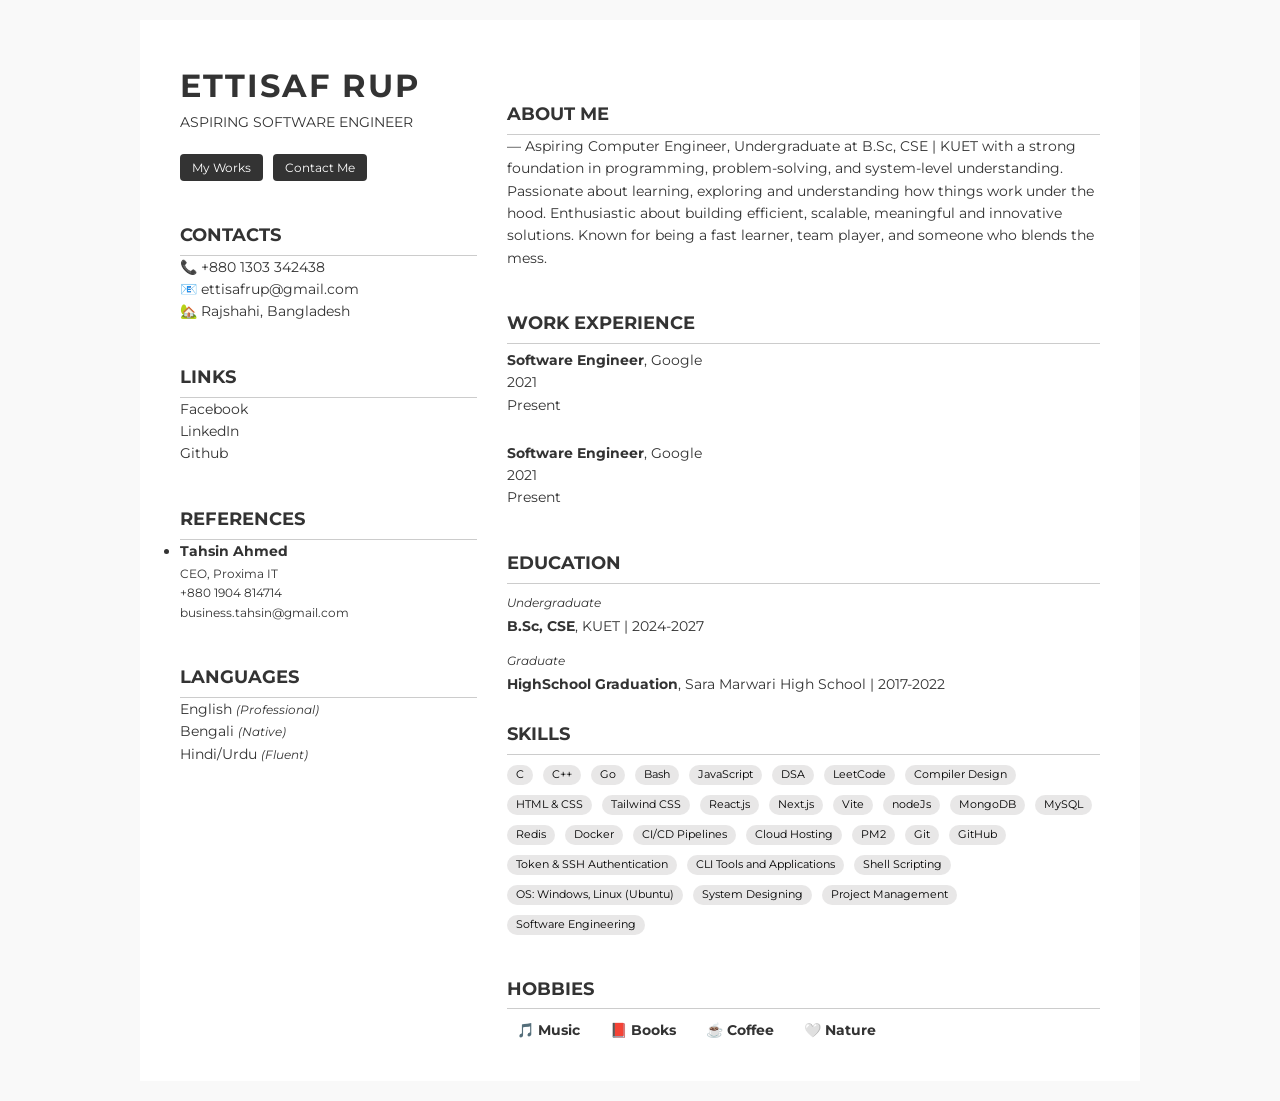
==== index.html @ e3be33ce "view" ====
<!DOCTYPE html>
<html lang="en">
  <head>
    <meta charset="UTF-8" />
    <meta name="viewport" content="width=device-width, initial-scale=1.0" />
    <title>Ettisaf Rup</title>

    <meta
      name="description"
      content="Ettisaf Rup - Aspiring Software Engineer based in Rajshahi, Bangladesh. View my works, skills, and contact information."
    />
    <meta
      name="keywords"
      content="Ettisaf Rup, software engineer, portfolio, developer, Rajshahi, Bangladesh, web developer, programming, skills, contact"
    />
    <meta name="author" content="Ettisaf Rup" />
    <!-- Open Graph / Facebook -->
    <meta
      property="og:title"
      content="Ettisaf Rup | Aspiring Software Engineer"
    />
    <meta
      property="og:description"
      content="Portfolio of Ettisaf Rup, showcasing skills, experience, and projects."
    />
    <meta property="og:type" content="website" />
    <meta property="og:url" content="https://yourdomain.com" />
    <meta property="og:image" content="https://yourdomain.com/og-image.jpg" />
    <!-- Twitter -->
    <meta name="twitter:card" content="summary_large_image" />
    <meta
      name="twitter:title"
      content="Ettisaf Rup | Aspiring Software Engineer"
    />
    <meta
      name="twitter:description"
      content="Portfolio of Ettisaf Rup, showcasing skills, experience, and projects."
    />
    <meta name="twitter:image" content="https://yourdomain.com/og-image.jpg" />
    <link
      href="https://fonts.googleapis.com/css2?family=Montserrat:wght@300;400;700&display=swap"
      rel="stylesheet"
    />
    <link
      rel="icon"
      type="image/svg+xml"
      href="data:image/svg+xml;utf8,
    %3Csvg xmlns='http://www.w3.org/2000/svg' width='64' height='64' viewBox='0 0 64 64'%3E
      %3Ccircle cx='32' cy='32' r='30' fill='black' /%3E
      %3Ctext x='32' y='38' text-anchor='middle' font-family='Montserrat, sans-serif' font-size='28' fill='white' font-weight='700'%3EER%3C/text%3E
    %3C/svg%3E"
    />
    <style>
      * {
        box-sizing: border-box;
        margin: 0;
        padding: 0;
      }
      body {
        font-family: "Montserrat", sans-serif;
        line-height: 1.6;
        color: #333;
        background-color: #f9f9f9;
        padding: 20px;
      }
      .container {
        max-width: 1000px;
        margin: 0 auto;
        background: #fff;
        padding: 40px;
        display: grid;
        grid-template-columns: 1fr 2fr;
        gap: 30px;
      }
      .left,
      .right {
        display: flex;
        flex-direction: column;
      }
      h1 {
        font-size: 32px;
        letter-spacing: 2px;
      }
      h2 {
        margin-top: 20px;
        font-size: 18px;
        border-bottom: 1px solid #ccc;
        padding-bottom: 5px;
      }
      p,
      a,
      li {
        font-size: 14px;
      }
      a {
        color: #333;
        text-decoration: none;
      }
      .section {
        margin-top: 20px;
      }
      .skills {
        display: flex;
        flex-wrap: wrap;
        gap: 10px;
        margin-top: 10px;
      }
      .skills-card {
        background: #cdcccc76;
        font-weight: 400;
        font-size: 0.7rem;
        padding: 1px 9px;
        color: black;
        border-radius: 20px;
      }

      .hobbies {
        display: flex;
        gap: 10px;
        margin-top: 10px;
        flex-wrap: wrap;
      }
      .hobbies div {
        text-align: center;
        font-size: 12px;
        min-width: 60px;
      }
      .language-list,
      .link-list,
      .reference-list {
        list-style: none;
      }
      .buttons {
        display: flex;
        gap: 10px;
        align-items: center;
        margin-top: 20px;
        flex-wrap: wrap;
      }
      .buttons a {
        padding: 4px 12px;
        background-color: #333;
        color: white;
        border-radius: 4px;
        text-decoration: none;
        font-size: 12px;
        transition: background 0.3s;
        white-space: nowrap;
      }
      .buttons a:hover {
        background-color: #555;
      }

      @media (max-width: 768px) {
        .container {
          grid-template-columns: 1fr;
          padding: 20px;
        }
        .left,
        .right {
          width: 100%;
        }
        h1 {
          font-size: 28px;
        }
        h2 {
          font-size: 16px;
        }
        p,
        a,
        li {
          font-size: 13px;
        }
        .buttons {
          justify-content: center;
        }
      }

      @media (max-width: 480px) {
        body {
          padding: 10px;
        }
        .container {
          padding: 15px;
        }
        h1 {
          font-size: 24px;
        }
        h2 {
          font-size: 14px;
        }
        p,
        a,
        li {
          font-size: 12px;
        }
        .hobbies div {
          min-width: 45px;
          font-size: 11px;
        }
        .buttons a {
          padding: 8px 15px;
          font-size: 12px;
        }
      }
    </style>
  </head>
  <body>
    <div class="container">
      <div class="left">
        <h1>ETTISAF RUP</h1>
        <p>ASPIRING SOFTWARE ENGINEER</p>

        <div class="buttons">
          <a href="works.html">My Works</a>
          <a href="contact.html">Contact Me</a>
        </div>
        <div class="section">
          <h2>CONTACTS</h2>
          <p>📞 <span id="mobile">+880 1303 342438</span></p>
          <p>📧 <span id="email">ettisafrup@gmail.com</span></p>
          <p>🏡 <span id="address">Rajshahi, Bangladesh</span></p>
        </div>
        <div class="section">
          <h2>LINKS</h2>
          <ul class="link-list">
            <li>
              <a target="_blank" href="https://facebook.com/ettisafxrup"
                >Facebook</a
              >
            </li>
            <li>
              <a target="_blank" href="https://linkedin.com/in/ettisafxrup"
                >LinkedIn</a
              >
            </li>
            <li>
              <a target="_blank" href="https://gituhb.com/ettisafxrup"
                >Github</a
              >
            </li>
          </ul>
        </div>
        <div class="section">
          <h2>REFERENCES</h2>
          <ul id="reference-list"></ul>
        </div>
        <div class="section">
          <h2>LANGUAGES</h2>
          <ul class="language-list">
            <li>
              English <small><i>(Professional)</i></small>
            </li>
            <li>
              Bengali <small><i>(Native)</i></small>
            </li>
            <li>
              Hindi/Urdu <small><i>(Fluent)</i></small>
            </li>
          </ul>
        </div>
      </div>
      <div class="right">
        <div class="section">
          <h2>ABOUT ME</h2>
          <p id="about">
            Lorem ipsum dolor sit amet, consectetur adipiscing elit...
          </p>
        </div>
        <div class="section">
          <h2>WORK EXPERIENCE</h2>
          <p style="margin-top: 5px"></p>
          <div id="work-experience"></div>
          <p style="margin-top: -25px"></p>
        </div>
        <div class="section">
          <h2>EDUCATION</h2>
          <p style="margin-top: 5px"></p>
          <div id="education"></div>
          <p style="margin-top: -25px"></p>
        </div>
        <div class="section">
          <h2>SKILLS</h2>
          <div class="skills"></div>
        </div>
        <div class="section">
          <h2>HOBBIES</h2>
          <p style="margin-top: -20px"></p>
          <div class="hobbies"></div>
        </div>
      </div>
    </div>

    <script type="module" src="./js/index.js"></script>
    <script type="application/ld+json">
      {
        "@context": "https://schema.org",
        "@type": "Person",
        "name": "Ettisaf Rup",
        "jobTitle": "Aspiring Software Engineer",
        "url": "https://yourdomain.com",
        "sameAs": [
          "https://facebook.com/ettisafxrup",
          "https://linkedin.com/in/ettisafxrup",
          "https://github.com/ettisafxrup"
        ],
        "address": {
          "@type": "PostalAddress",
          "addressLocality": "Rajshahi",
          "addressCountry": "Bangladesh"
        },
        "email": "mailto:ettisafrup@gmail.com",
        "telephone": "+8801303342438"
      }
    </script>
  </body>
</html>
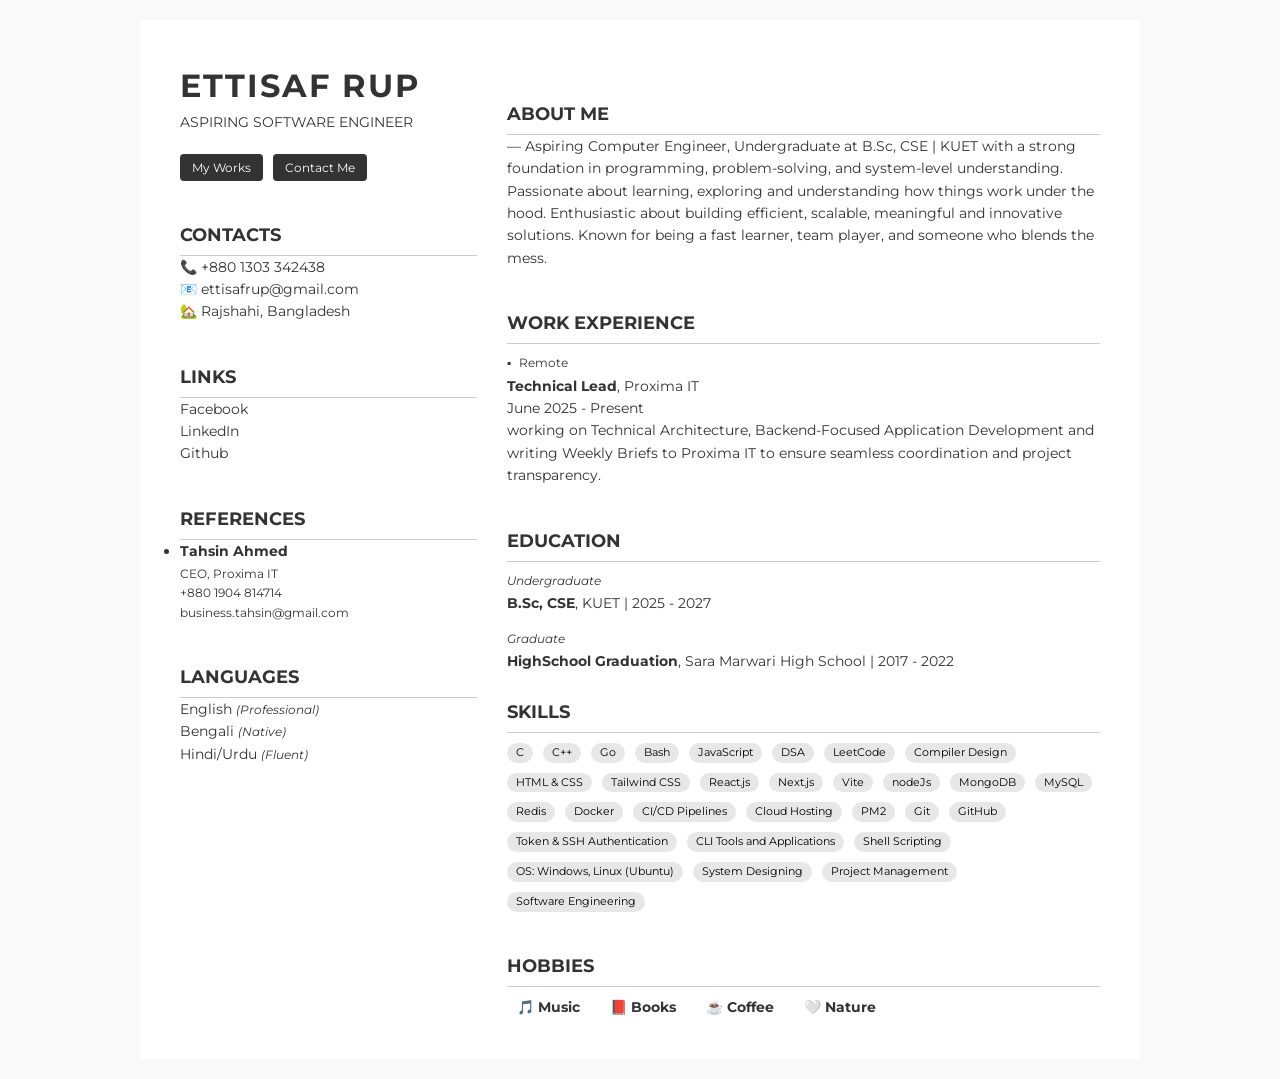
==== commit 286e15cd: "fixing meta tag details" ====
--- a/index.html
+++ b/index.html
@@ -24,8 +24,11 @@
       content="Portfolio of Ettisaf Rup, showcasing skills, experience, and projects."
     />
     <meta property="og:type" content="website" />
-    <meta property="og:url" content="https://yourdomain.com" />
-    <meta property="og:image" content="https://yourdomain.com/og-image.jpg" />
+    <meta property="og:url" content="https://ettisafxrup.github.io/" />
+    <meta
+      property="og:image"
+      content="https://avatars.githubusercontent.com/u/107711625?v=4"
+    />
     <!-- Twitter -->
     <meta name="twitter:card" content="summary_large_image" />
     <meta
@@ -36,7 +39,10 @@
       name="twitter:description"
       content="Portfolio of Ettisaf Rup, showcasing skills, experience, and projects."
     />
-    <meta name="twitter:image" content="https://yourdomain.com/og-image.jpg" />
+    <meta
+      name="twitter:image"
+      content="https://avatars.githubusercontent.com/u/107711625?v=4"
+    />
     <link
       href="https://fonts.googleapis.com/css2?family=Montserrat:wght@300;400;700&display=swap"
       rel="stylesheet"
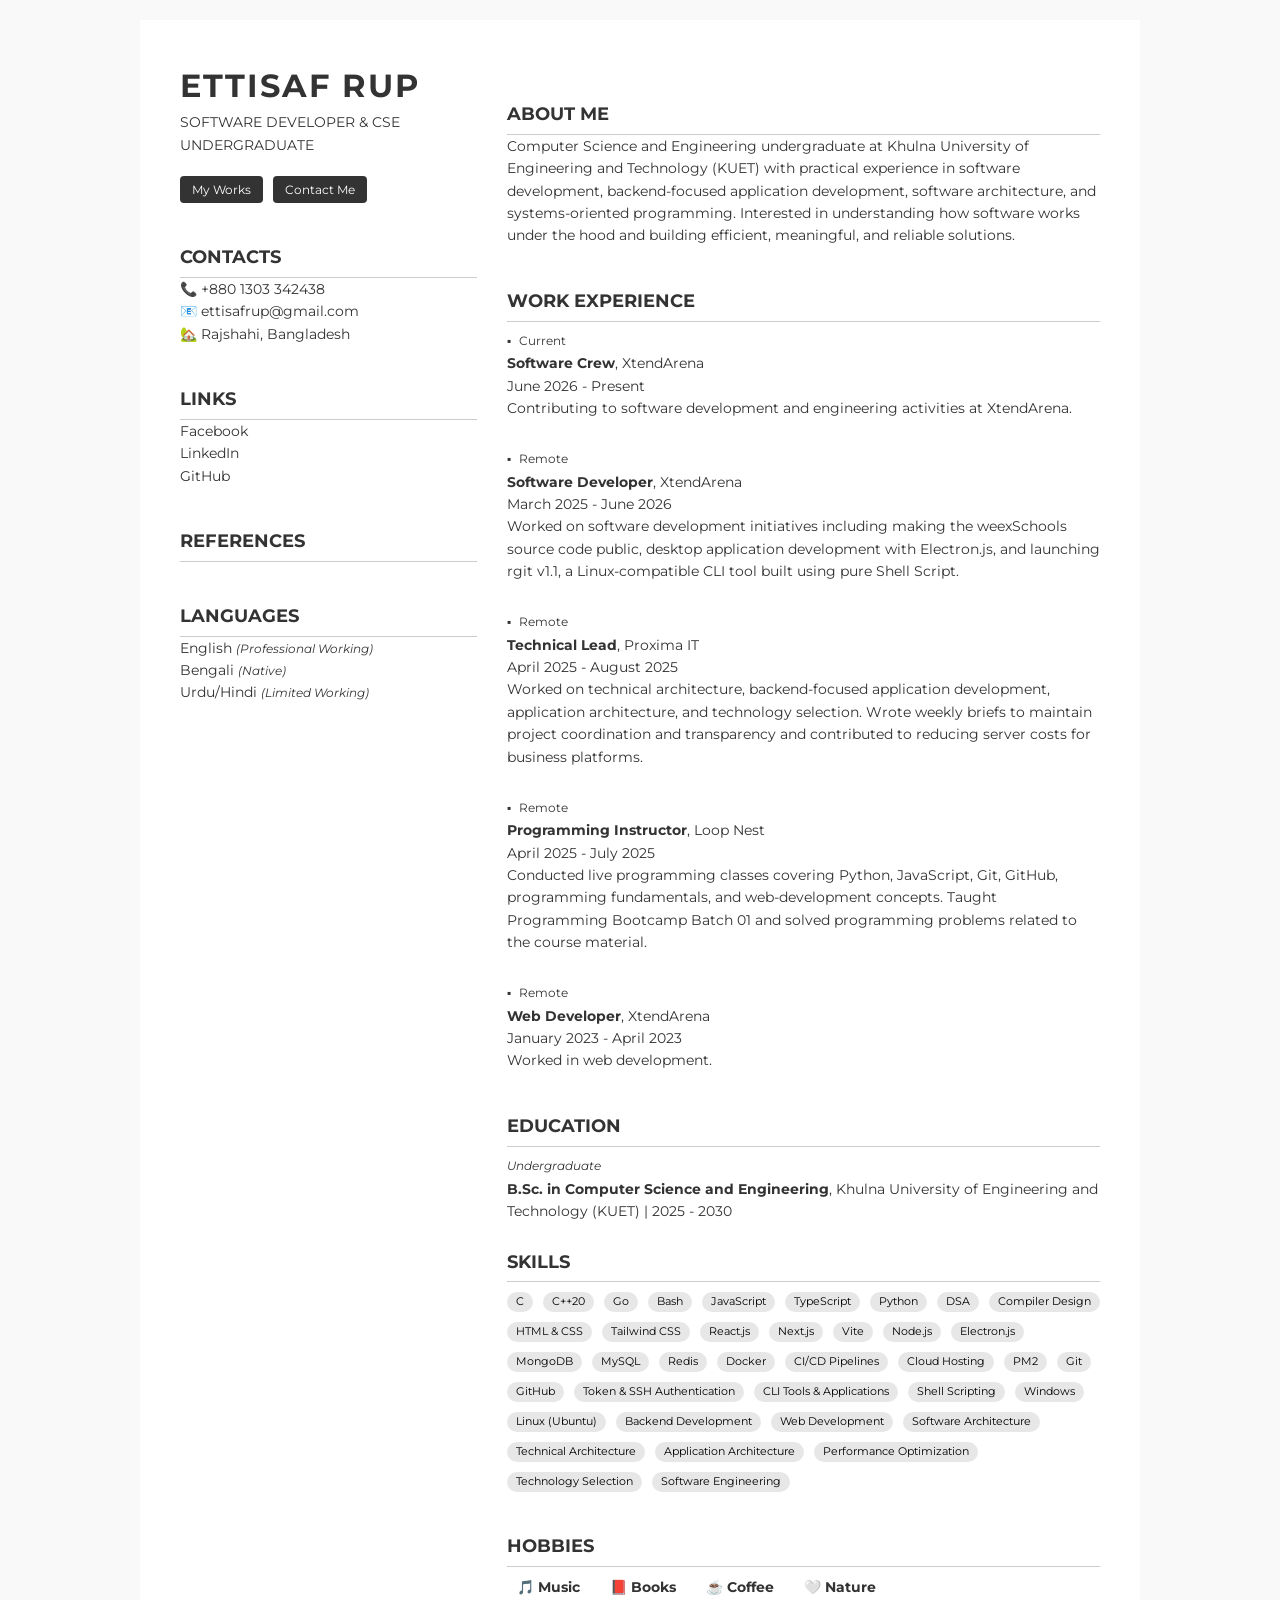
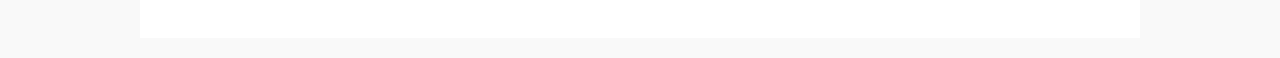
==== commit 0bde2f8d: "updated portfolio" ====
--- a/index.html
+++ b/index.html
@@ -1,67 +1,116 @@
-<!DOCTYPE html>
+<!doctype html>
 <html lang="en">
   <head>
     <meta charset="UTF-8" />
+
     <meta name="viewport" content="width=device-width, initial-scale=1.0" />
-    <title>Ettisaf Rup</title>
+
+    <title>Ettisaf Rup | Software Developer & CSE Undergraduate</title>
 
     <meta
       name="description"
-      content="Ettisaf Rup - Aspiring Software Engineer based in Rajshahi, Bangladesh. View my works, skills, and contact information."
-    />
+      content="Ettisaf Rup is a Computer Science and Engineering undergraduate at KUET and an early-career software developer interested in systems, software architecture, backend development, and modern software engineering."
+    />
+
     <meta
       name="keywords"
-      content="Ettisaf Rup, software engineer, portfolio, developer, Rajshahi, Bangladesh, web developer, programming, skills, contact"
-    />
+      content="Ettisaf Rup, software developer, software engineer, CSE, KUET, computer science, backend development, systems programming, C++, TypeScript, JavaScript, Electron.js, software architecture, Rajshahi, Bangladesh"
+    />
+
     <meta name="author" content="Ettisaf Rup" />
-    <!-- Open Graph / Facebook -->
-    <meta
-      property="og:title"
-      content="Ettisaf Rup | Aspiring Software Engineer"
-    />
-    <meta
-      property="og:description"
-      content="Portfolio of Ettisaf Rup, showcasing skills, experience, and projects."
-    />
-    <meta property="og:type" content="website" />
-    <meta property="og:url" content="https://ettisafxrup.github.io/" />
-    <meta
-      property="og:image"
-      content="https://avatars.githubusercontent.com/u/107711625?v=4"
-    />
-    <!-- Twitter -->
-    <meta name="twitter:card" content="summary_large_image" />
-    <meta
-      name="twitter:title"
-      content="Ettisaf Rup | Aspiring Software Engineer"
-    />
-    <meta
-      name="twitter:description"
-      content="Portfolio of Ettisaf Rup, showcasing skills, experience, and projects."
-    />
-    <meta
-      name="twitter:image"
-      content="https://avatars.githubusercontent.com/u/107711625?v=4"
-    />
+    <meta name="robots" content="index, follow" />
+    <meta name="googlebot" content="index, follow" />
+
+    <!-- Canonical URL -->
+    <link rel="canonical" href="https://ettisafxrup.github.io/" />
+
+    <!-- Performance: Google Fonts -->
+    <link rel="preconnect" href="https://fonts.googleapis.com" />
+    <link rel="preconnect" href="https://fonts.gstatic.com" crossorigin />
+
     <link
       href="https://fonts.googleapis.com/css2?family=Montserrat:wght@300;400;700&display=swap"
       rel="stylesheet"
     />
+
+    <!-- Open Graph / Facebook / LinkedIn -->
+    <meta property="og:type" content="website" />
+    <meta
+      property="og:title"
+      content="Ettisaf Rup | Software Developer & CSE Undergraduate"
+    />
+    <meta
+      property="og:description"
+      content="Portfolio of Ettisaf Rup, a Computer Science and Engineering undergraduate at KUET working across software development, systems, backend development, and software architecture."
+    />
+    <meta property="og:url" content="https://ettisafxrup.github.io/" />
+    <meta
+      property="og:image"
+      content="https://avatars.githubusercontent.com/u/107711625?v=4"
+    />
+    <meta property="og:image:alt" content="Ettisaf Rup" />
+    <meta property="og:site_name" content="Ettisaf Rup" />
+    <meta property="og:locale" content="en_US" />
+
+    <!-- Twitter / X -->
+    <meta name="twitter:card" content="summary_large_image" />
+    <meta
+      name="twitter:title"
+      content="Ettisaf Rup | Software Developer & CSE Undergraduate"
+    />
+    <meta
+      name="twitter:description"
+      content="Portfolio of Ettisaf Rup, a KUET Computer Science and Engineering undergraduate and software developer."
+    />
+    <meta
+      name="twitter:image"
+      content="https://avatars.githubusercontent.com/u/107711625?v=4"
+    />
+    <meta name="twitter:image:alt" content="Ettisaf Rup" />
+
+    <!-- Favicon -->
     <link
       rel="icon"
       type="image/svg+xml"
-      href="data:image/svg+xml;utf8,
-    %3Csvg xmlns='http://www.w3.org/2000/svg' width='64' height='64' viewBox='0 0 64 64'%3E
-      %3Ccircle cx='32' cy='32' r='30' fill='black' /%3E
-      %3Ctext x='32' y='38' text-anchor='middle' font-family='Montserrat, sans-serif' font-size='28' fill='white' font-weight='700'%3EER%3C/text%3E
-    %3C/svg%3E"
-    />
+      href="data:image/svg+xml;utf8,%3Csvg xmlns='http://www.w3.org/2000/svg' width='64' height='64' viewBox='0 0 64 64'%3E%3Ccircle cx='32' cy='32' r='30' fill='black'/%3E%3Ctext x='32' y='38' text-anchor='middle' font-family='Montserrat, sans-serif' font-size='28' fill='white' font-weight='700'%3EER%3C/text%3E%3C/svg%3E"
+    />
+
+    <!-- Structured Data -->
+    <script type="application/ld+json">
+      {
+        "@context": "https://schema.org",
+        "@type": "Person",
+        "name": "Ettisaf Rup",
+        "url": "https://ettisafxrup.github.io/",
+        "jobTitle": "Software Developer",
+        "description": "Computer Science and Engineering undergraduate at Khulna University of Engineering and Technology with experience in software development, backend development, software architecture, and systems-oriented programming.",
+        "email": "mailto:ettisafrup@gmail.com",
+        "telephone": "+8801303342438",
+        "address": {
+          "@type": "PostalAddress",
+          "addressLocality": "Rajshahi",
+          "addressCountry": "BD"
+        },
+        "alumniOf": {
+          "@type": "CollegeOrUniversity",
+          "name": "Khulna University of Engineering and Technology",
+          "sameAs": "https://www.kuet.ac.bd/"
+        },
+        "sameAs": [
+          "https://www.linkedin.com/in/ettisafxrup/",
+          "https://github.com/ettisafxrup",
+          "https://facebook.com/ettisafxrup"
+        ]
+      }
+    </script>
+
     <style>
       * {
         box-sizing: border-box;
         margin: 0;
         padding: 0;
       }
+
       body {
         font-family: "Montserrat", sans-serif;
         line-height: 1.6;
@@ -69,6 +118,7 @@
         background-color: #f9f9f9;
         padding: 20px;
       }
+
       .container {
         max-width: 1000px;
         margin: 0 auto;
@@ -78,39 +128,47 @@
         grid-template-columns: 1fr 2fr;
         gap: 30px;
       }
+
       .left,
       .right {
         display: flex;
         flex-direction: column;
       }
+
       h1 {
         font-size: 32px;
         letter-spacing: 2px;
       }
+
       h2 {
         margin-top: 20px;
         font-size: 18px;
         border-bottom: 1px solid #ccc;
         padding-bottom: 5px;
       }
+
       p,
       a,
       li {
         font-size: 14px;
       }
+
       a {
         color: #333;
         text-decoration: none;
       }
+
       .section {
         margin-top: 20px;
       }
+
       .skills {
         display: flex;
         flex-wrap: wrap;
         gap: 10px;
         margin-top: 10px;
       }
+
       .skills-card {
         background: #cdcccc76;
         font-weight: 400;
@@ -126,16 +184,19 @@
         margin-top: 10px;
         flex-wrap: wrap;
       }
+
       .hobbies div {
         text-align: center;
         font-size: 12px;
         min-width: 60px;
       }
+
       .language-list,
       .link-list,
       .reference-list {
         list-style: none;
       }
+
       .buttons {
         display: flex;
         gap: 10px;
@@ -143,6 +204,7 @@
         margin-top: 20px;
         flex-wrap: wrap;
       }
+
       .buttons a {
         padding: 4px 12px;
         background-color: #333;
@@ -153,6 +215,7 @@
         transition: background 0.3s;
         white-space: nowrap;
       }
+
       .buttons a:hover {
         background-color: #555;
       }
@@ -162,21 +225,26 @@
           grid-template-columns: 1fr;
           padding: 20px;
         }
+
         .left,
         .right {
           width: 100%;
         }
+
         h1 {
           font-size: 28px;
         }
+
         h2 {
           font-size: 16px;
         }
+
         p,
         a,
         li {
           font-size: 13px;
         }
+
         .buttons {
           justify-content: center;
         }
@@ -186,24 +254,30 @@
         body {
           padding: 10px;
         }
+
         .container {
           padding: 15px;
         }
+
         h1 {
           font-size: 24px;
         }
+
         h2 {
           font-size: 14px;
         }
+
         p,
         a,
         li {
           font-size: 12px;
         }
+
         .hobbies div {
           min-width: 45px;
           font-size: 11px;
         }
+
         .buttons a {
           padding: 8px 15px;
           font-size: 12px;
@@ -211,113 +285,144 @@
       }
     </style>
   </head>
+
   <body>
-    <div class="container">
+    <main class="container">
       <div class="left">
-        <h1>ETTISAF RUP</h1>
-        <p>ASPIRING SOFTWARE ENGINEER</p>
-
-        <div class="buttons">
-          <a href="works.html">My Works</a>
-          <a href="contact.html">Contact Me</a>
-        </div>
-        <div class="section">
-          <h2>CONTACTS</h2>
-          <p>📞 <span id="mobile">+880 1303 342438</span></p>
-          <p>📧 <span id="email">ettisafrup@gmail.com</span></p>
-          <p>🏡 <span id="address">Rajshahi, Bangladesh</span></p>
-        </div>
-        <div class="section">
-          <h2>LINKS</h2>
+        <header>
+          <h1>ETTISAF RUP</h1>
+          <p>SOFTWARE DEVELOPER &amp; CSE UNDERGRADUATE</p>
+
+          <nav class="buttons" aria-label="Primary navigation">
+            <a href="works.html">My Works</a>
+            <a href="contact.html">Contact Me</a>
+          </nav>
+        </header>
+
+        <section class="section" aria-labelledby="contacts-heading">
+          <h2 id="contacts-heading">CONTACTS</h2>
+
+          <p>
+            📞
+            <span id="mobile"> +880 1303 342438 </span>
+          </p>
+
+          <p>
+            📧
+            <span id="email"> ettisafrup@gmail.com </span>
+          </p>
+
+          <p>
+            🏡
+            <span id="address"> Rajshahi, Bangladesh </span>
+          </p>
+        </section>
+
+        <section class="section" aria-labelledby="links-heading">
+          <h2 id="links-heading">LINKS</h2>
+
           <ul class="link-list">
             <li>
-              <a target="_blank" href="https://facebook.com/ettisafxrup"
-                >Facebook</a
+              <a
+                target="_blank"
+                rel="noopener noreferrer"
+                href="https://facebook.com/ettisafxrup"
               >
-            </li>
-            <li>
-              <a target="_blank" href="https://linkedin.com/in/ettisafxrup"
-                >LinkedIn</a
+                Facebook
+              </a>
+            </li>
+
+            <li>
+              <a
+                target="_blank"
+                rel="noopener noreferrer"
+                href="https://linkedin.com/in/ettisafxrup"
               >
-            </li>
-            <li>
-              <a target="_blank" href="https://gituhb.com/ettisafxrup"
-                >Github</a
+                LinkedIn
+              </a>
+            </li>
+
+            <li>
+              <a
+                target="_blank"
+                rel="noopener noreferrer"
+                href="https://github.com/ettisafxrup"
               >
+                GitHub
+              </a>
             </li>
           </ul>
-        </div>
-        <div class="section">
-          <h2>REFERENCES</h2>
-          <ul id="reference-list"></ul>
-        </div>
-        <div class="section">
-          <h2>LANGUAGES</h2>
+        </section>
+
+        <section class="section" aria-labelledby="references-heading">
+          <h2 id="references-heading">REFERENCES</h2>
+          <ul id="reference-list" class="reference-list"></ul>
+        </section>
+
+        <section class="section" aria-labelledby="languages-heading">
+          <h2 id="languages-heading">LANGUAGES</h2>
+
           <ul class="language-list">
             <li>
-              English <small><i>(Professional)</i></small>
-            </li>
+              English <small><i>(Professional Working)</i></small>
+            </li>
+
             <li>
               Bengali <small><i>(Native)</i></small>
             </li>
-            <li>
-              Hindi/Urdu <small><i>(Fluent)</i></small>
+
+            <li>
+              Urdu/Hindi <small><i>(Limited Working)</i></small>
             </li>
           </ul>
-        </div>
+        </section>
       </div>
+
       <div class="right">
-        <div class="section">
-          <h2>ABOUT ME</h2>
+        <section class="section" aria-labelledby="about-heading">
+          <h2 id="about-heading">ABOUT ME</h2>
+
           <p id="about">
-            Lorem ipsum dolor sit amet, consectetur adipiscing elit...
+            Computer Science and Engineering undergraduate at Khulna University
+            of Engineering and Technology with practical experience in software
+            development, backend-oriented application development, software
+            architecture, and systems-oriented programming. Interested in
+            building efficient software and understanding the engineering
+            principles behind reliable applications and systems.
           </p>
-        </div>
-        <div class="section">
-          <h2>WORK EXPERIENCE</h2>
+        </section>
+
+        <section class="section" aria-labelledby="experience-heading">
+          <h2 id="experience-heading">WORK EXPERIENCE</h2>
+
           <p style="margin-top: 5px"></p>
           <div id="work-experience"></div>
           <p style="margin-top: -25px"></p>
-        </div>
-        <div class="section">
-          <h2>EDUCATION</h2>
+        </section>
+
+        <section class="section" aria-labelledby="education-heading">
+          <h2 id="education-heading">EDUCATION</h2>
+
           <p style="margin-top: 5px"></p>
           <div id="education"></div>
           <p style="margin-top: -25px"></p>
-        </div>
-        <div class="section">
-          <h2>SKILLS</h2>
+        </section>
+
+        <section class="section" aria-labelledby="skills-heading">
+          <h2 id="skills-heading">SKILLS</h2>
           <div class="skills"></div>
-        </div>
-        <div class="section">
-          <h2>HOBBIES</h2>
+        </section>
+
+        <section class="section" aria-labelledby="hobbies-heading">
+          <h2 id="hobbies-heading">HOBBIES</h2>
+
           <p style="margin-top: -20px"></p>
           <div class="hobbies"></div>
-        </div>
+        </section>
       </div>
-    </div>
-
+    </main>
+
+    <!-- Main application data/content -->
     <script type="module" src="./js/index.js"></script>
-    <script type="application/ld+json">
-      {
-        "@context": "https://schema.org",
-        "@type": "Person",
-        "name": "Ettisaf Rup",
-        "jobTitle": "Aspiring Software Engineer",
-        "url": "https://yourdomain.com",
-        "sameAs": [
-          "https://facebook.com/ettisafxrup",
-          "https://linkedin.com/in/ettisafxrup",
-          "https://github.com/ettisafxrup"
-        ],
-        "address": {
-          "@type": "PostalAddress",
-          "addressLocality": "Rajshahi",
-          "addressCountry": "Bangladesh"
-        },
-        "email": "mailto:ettisafrup@gmail.com",
-        "telephone": "+8801303342438"
-      }
-    </script>
   </body>
 </html>
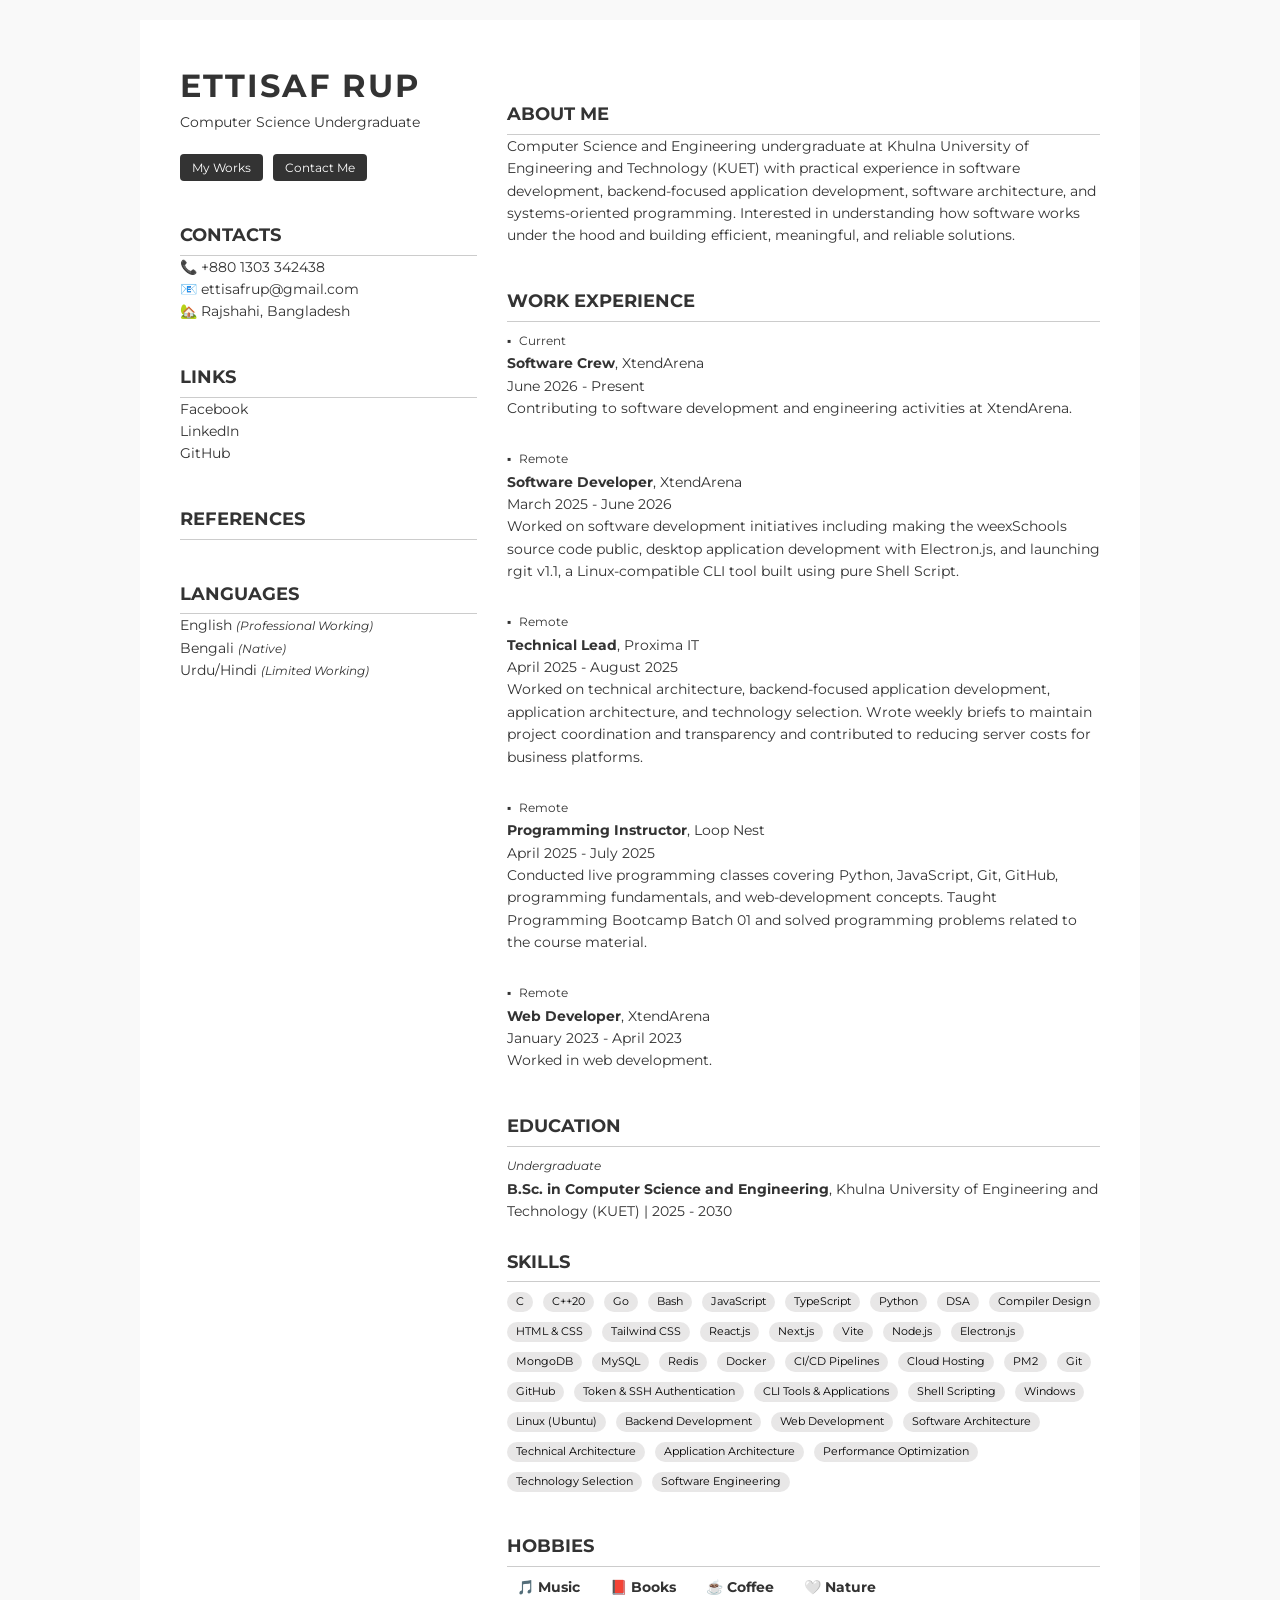
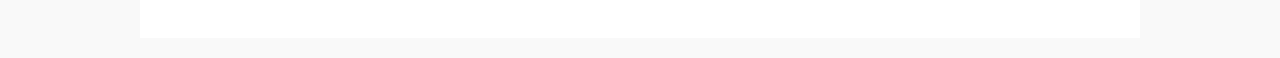
==== commit 9ea3c1ba: "updated index.html | edited subtitle" ====
--- a/index.html
+++ b/index.html
@@ -291,7 +291,7 @@
       <div class="left">
         <header>
           <h1>ETTISAF RUP</h1>
-          <p>SOFTWARE DEVELOPER &amp; CSE UNDERGRADUATE</p>
+          <p>Computer Science Undergraduate</p>
 
           <nav class="buttons" aria-label="Primary navigation">
             <a href="works.html">My Works</a>
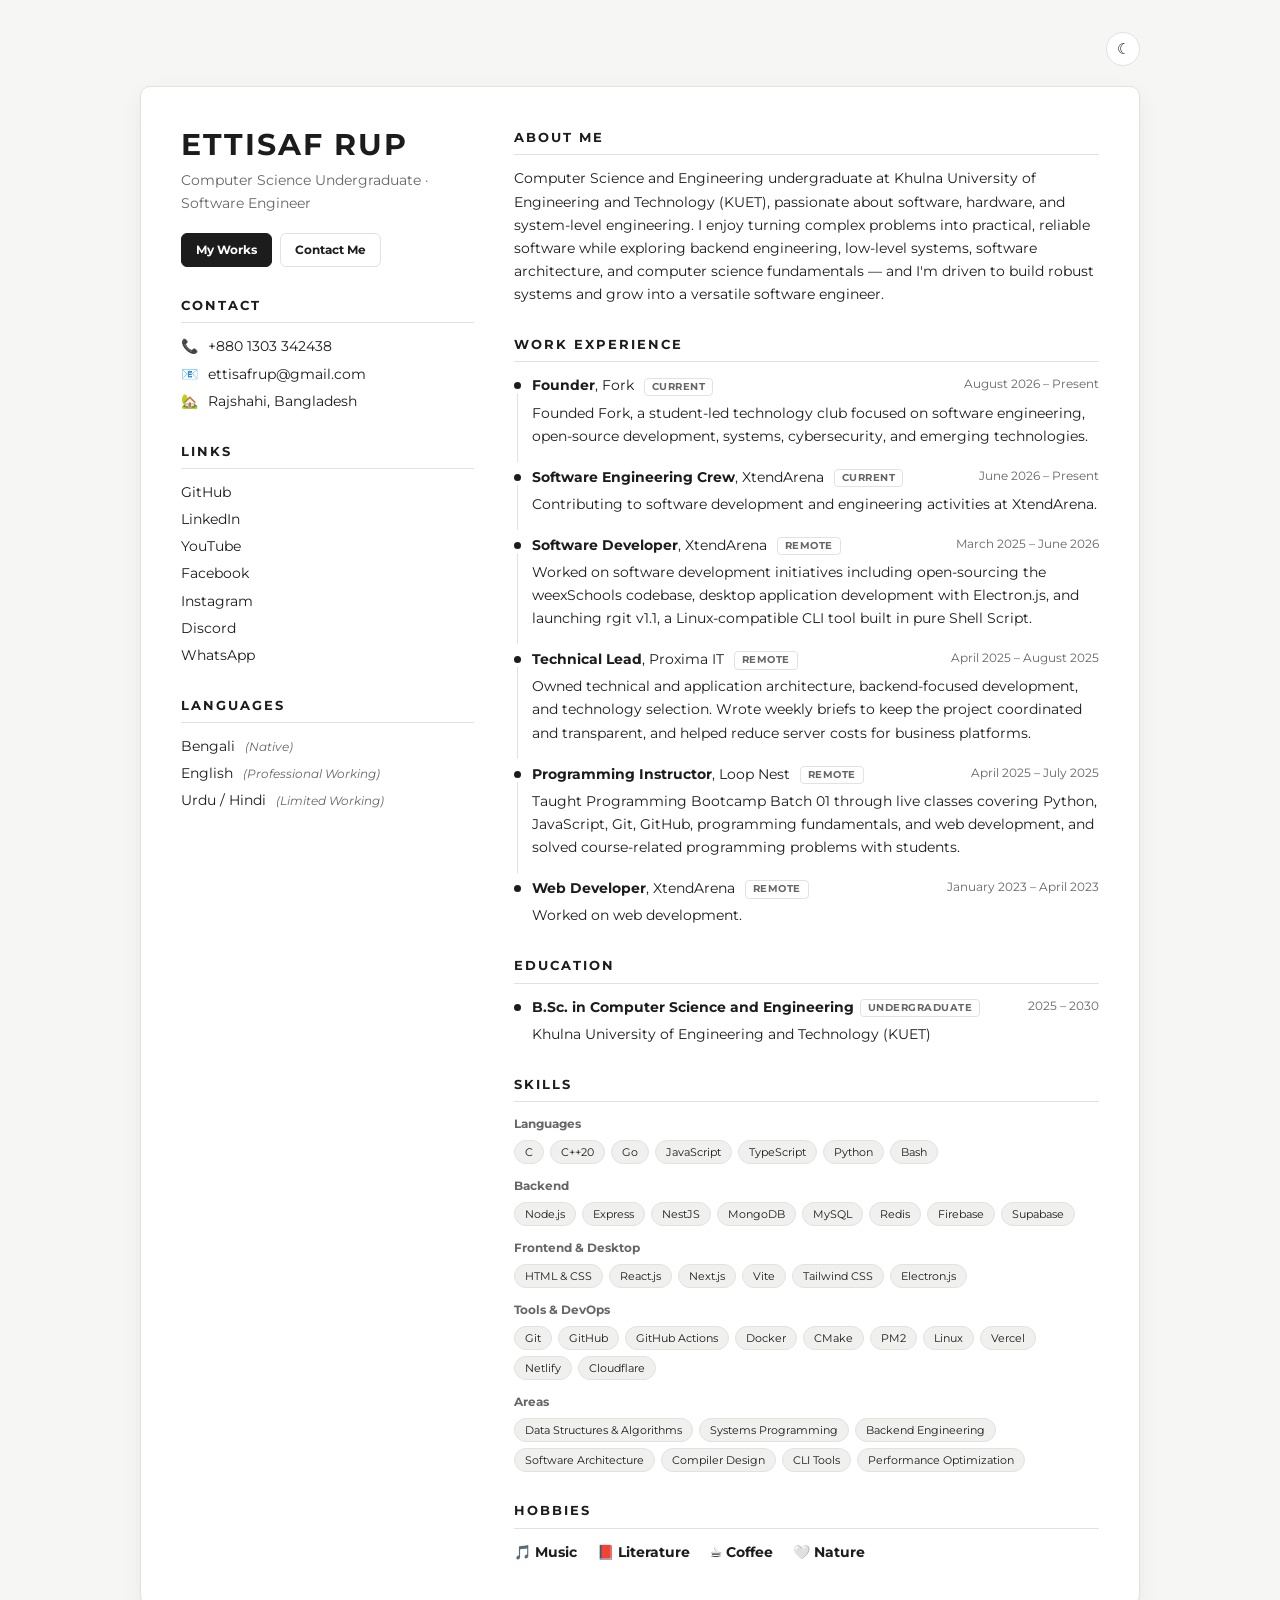
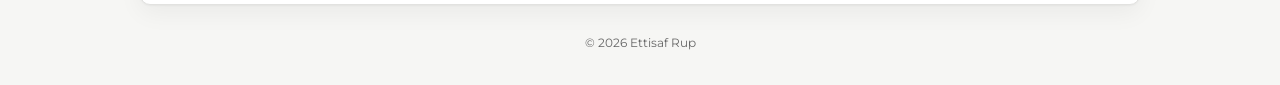
==== commit 91fbd116: "updated info" ====
--- a/index.html
+++ b/index.html
@@ -2,88 +2,68 @@
 <html lang="en">
   <head>
     <meta charset="UTF-8" />
-
     <meta name="viewport" content="width=device-width, initial-scale=1.0" />
 
-    <title>Ettisaf Rup | Software Developer & CSE Undergraduate</title>
-
+    <title>Ettisaf Rup | Software Engineer & CSE Undergraduate at KUET</title>
     <meta
       name="description"
-      content="Ettisaf Rup is a Computer Science and Engineering undergraduate at KUET and an early-career software developer interested in systems, software architecture, backend development, and modern software engineering."
+      content="Ettisaf Rup is a Computer Science and Engineering undergraduate at KUET and a software engineer focused on systems, backend engineering, and software architecture. Founder of Fork and Software Engineering Crew at XtendArena."
     />
-
     <meta
       name="keywords"
-      content="Ettisaf Rup, software developer, software engineer, CSE, KUET, computer science, backend development, systems programming, C++, TypeScript, JavaScript, Electron.js, software architecture, Rajshahi, Bangladesh"
+      content="Ettisaf Rup, ettisafxrup, software engineer, software developer, CSE, KUET, systems programming, backend development, C++, Go, TypeScript, software architecture, Bangladesh"
     />
-
     <meta name="author" content="Ettisaf Rup" />
     <meta name="robots" content="index, follow" />
-    <meta name="googlebot" content="index, follow" />
-
-    <!-- Canonical URL -->
+    <meta name="theme-color" content="#1c1c1c" />
     <link rel="canonical" href="https://ettisafxrup.github.io/" />
 
-    <!-- Performance: Google Fonts -->
-    <link rel="preconnect" href="https://fonts.googleapis.com" />
-    <link rel="preconnect" href="https://fonts.gstatic.com" crossorigin />
-
-    <link
-      href="https://fonts.googleapis.com/css2?family=Montserrat:wght@300;400;700&display=swap"
-      rel="stylesheet"
-    />
-
-    <!-- Open Graph / Facebook / LinkedIn -->
-    <meta property="og:type" content="website" />
-    <meta
-      property="og:title"
-      content="Ettisaf Rup | Software Developer & CSE Undergraduate"
-    />
+    <!-- Open Graph / Twitter -->
+    <meta property="og:type" content="profile" />
+    <meta property="og:title" content="Ettisaf Rup | Software Engineer & CSE Undergraduate" />
     <meta
       property="og:description"
-      content="Portfolio of Ettisaf Rup, a Computer Science and Engineering undergraduate at KUET working across software development, systems, backend development, and software architecture."
+      content="Portfolio of Ettisaf Rup — CSE undergraduate at KUET working on systems, backend engineering, and software architecture."
     />
     <meta property="og:url" content="https://ettisafxrup.github.io/" />
-    <meta
-      property="og:image"
-      content="https://avatars.githubusercontent.com/u/107711625?v=4"
-    />
+    <meta property="og:image" content="https://avatars.githubusercontent.com/u/107711625?v=4" />
     <meta property="og:image:alt" content="Ettisaf Rup" />
     <meta property="og:site_name" content="Ettisaf Rup" />
     <meta property="og:locale" content="en_US" />
-
-    <!-- Twitter / X -->
-    <meta name="twitter:card" content="summary_large_image" />
-    <meta
-      name="twitter:title"
-      content="Ettisaf Rup | Software Developer & CSE Undergraduate"
-    />
+    <meta name="twitter:card" content="summary" />
+    <meta name="twitter:title" content="Ettisaf Rup | Software Engineer & CSE Undergraduate" />
     <meta
       name="twitter:description"
-      content="Portfolio of Ettisaf Rup, a KUET Computer Science and Engineering undergraduate and software developer."
+      content="Portfolio of Ettisaf Rup — CSE undergraduate at KUET and software engineer."
     />
-    <meta
-      name="twitter:image"
-      content="https://avatars.githubusercontent.com/u/107711625?v=4"
+    <meta name="twitter:image" content="https://avatars.githubusercontent.com/u/107711625?v=4" />
+
+    <link rel="icon" type="image/svg+xml" href="favicon.svg" />
+
+    <script>
+      try {
+        const theme = localStorage.getItem("theme")
+        if (theme) document.documentElement.dataset.theme = theme
+      } catch {}
+    </script>
+
+    <link rel="preconnect" href="https://fonts.googleapis.com" />
+    <link rel="preconnect" href="https://fonts.gstatic.com" crossorigin />
+    <link
+      href="https://fonts.googleapis.com/css2?family=Montserrat:wght@400;700&display=swap"
+      rel="stylesheet"
     />
-    <meta name="twitter:image:alt" content="Ettisaf Rup" />
+    <link rel="stylesheet" href="css/style.css" />
 
-    <!-- Favicon -->
-    <link
-      rel="icon"
-      type="image/svg+xml"
-      href="data:image/svg+xml;utf8,%3Csvg xmlns='http://www.w3.org/2000/svg' width='64' height='64' viewBox='0 0 64 64'%3E%3Ccircle cx='32' cy='32' r='30' fill='black'/%3E%3Ctext x='32' y='38' text-anchor='middle' font-family='Montserrat, sans-serif' font-size='28' fill='white' font-weight='700'%3EER%3C/text%3E%3C/svg%3E"
-    />
-
-    <!-- Structured Data -->
     <script type="application/ld+json">
       {
         "@context": "https://schema.org",
         "@type": "Person",
         "name": "Ettisaf Rup",
         "url": "https://ettisafxrup.github.io/",
-        "jobTitle": "Software Developer",
-        "description": "Computer Science and Engineering undergraduate at Khulna University of Engineering and Technology with experience in software development, backend development, software architecture, and systems-oriented programming.",
+        "image": "https://avatars.githubusercontent.com/u/107711625?v=4",
+        "jobTitle": "Software Engineer",
+        "description": "Computer Science and Engineering undergraduate at Khulna University of Engineering and Technology, working on systems, backend engineering, and software architecture.",
         "email": "mailto:ettisafrup@gmail.com",
         "telephone": "+8801303342438",
         "address": {
@@ -91,338 +71,93 @@
           "addressLocality": "Rajshahi",
           "addressCountry": "BD"
         },
-        "alumniOf": {
+        "affiliation": {
           "@type": "CollegeOrUniversity",
           "name": "Khulna University of Engineering and Technology",
           "sameAs": "https://www.kuet.ac.bd/"
         },
+        "worksFor": { "@type": "Organization", "name": "XtendArena" },
         "sameAs": [
+          "https://github.com/ettisafxrup",
           "https://www.linkedin.com/in/ettisafxrup/",
-          "https://github.com/ettisafxrup",
-          "https://facebook.com/ettisafxrup"
+          "https://www.youtube.com/@rupbhaiya",
+          "https://www.facebook.com/ettisafxrup",
+          "https://www.instagram.com/ettisafxrup/"
         ]
       }
     </script>
-
-    <style>
-      * {
-        box-sizing: border-box;
-        margin: 0;
-        padding: 0;
-      }
-
-      body {
-        font-family: "Montserrat", sans-serif;
-        line-height: 1.6;
-        color: #333;
-        background-color: #f9f9f9;
-        padding: 20px;
-      }
-
-      .container {
-        max-width: 1000px;
-        margin: 0 auto;
-        background: #fff;
-        padding: 40px;
-        display: grid;
-        grid-template-columns: 1fr 2fr;
-        gap: 30px;
-      }
-
-      .left,
-      .right {
-        display: flex;
-        flex-direction: column;
-      }
-
-      h1 {
-        font-size: 32px;
-        letter-spacing: 2px;
-      }
-
-      h2 {
-        margin-top: 20px;
-        font-size: 18px;
-        border-bottom: 1px solid #ccc;
-        padding-bottom: 5px;
-      }
-
-      p,
-      a,
-      li {
-        font-size: 14px;
-      }
-
-      a {
-        color: #333;
-        text-decoration: none;
-      }
-
-      .section {
-        margin-top: 20px;
-      }
-
-      .skills {
-        display: flex;
-        flex-wrap: wrap;
-        gap: 10px;
-        margin-top: 10px;
-      }
-
-      .skills-card {
-        background: #cdcccc76;
-        font-weight: 400;
-        font-size: 0.7rem;
-        padding: 1px 9px;
-        color: black;
-        border-radius: 20px;
-      }
-
-      .hobbies {
-        display: flex;
-        gap: 10px;
-        margin-top: 10px;
-        flex-wrap: wrap;
-      }
-
-      .hobbies div {
-        text-align: center;
-        font-size: 12px;
-        min-width: 60px;
-      }
-
-      .language-list,
-      .link-list,
-      .reference-list {
-        list-style: none;
-      }
-
-      .buttons {
-        display: flex;
-        gap: 10px;
-        align-items: center;
-        margin-top: 20px;
-        flex-wrap: wrap;
-      }
-
-      .buttons a {
-        padding: 4px 12px;
-        background-color: #333;
-        color: white;
-        border-radius: 4px;
-        text-decoration: none;
-        font-size: 12px;
-        transition: background 0.3s;
-        white-space: nowrap;
-      }
-
-      .buttons a:hover {
-        background-color: #555;
-      }
-
-      @media (max-width: 768px) {
-        .container {
-          grid-template-columns: 1fr;
-          padding: 20px;
-        }
-
-        .left,
-        .right {
-          width: 100%;
-        }
-
-        h1 {
-          font-size: 28px;
-        }
-
-        h2 {
-          font-size: 16px;
-        }
-
-        p,
-        a,
-        li {
-          font-size: 13px;
-        }
-
-        .buttons {
-          justify-content: center;
-        }
-      }
-
-      @media (max-width: 480px) {
-        body {
-          padding: 10px;
-        }
-
-        .container {
-          padding: 15px;
-        }
-
-        h1 {
-          font-size: 24px;
-        }
-
-        h2 {
-          font-size: 14px;
-        }
-
-        p,
-        a,
-        li {
-          font-size: 12px;
-        }
-
-        .hobbies div {
-          min-width: 45px;
-          font-size: 11px;
-        }
-
-        .buttons a {
-          padding: 8px 15px;
-          font-size: 12px;
-        }
-      }
-    </style>
   </head>
 
   <body>
-    <main class="container">
-      <div class="left">
-        <header>
-          <h1>ETTISAF RUP</h1>
-          <p>Computer Science Undergraduate</p>
-
-          <nav class="buttons" aria-label="Primary navigation">
-            <a href="works.html">My Works</a>
-            <a href="contact.html">Contact Me</a>
-          </nav>
-        </header>
-
-        <section class="section" aria-labelledby="contacts-heading">
-          <h2 id="contacts-heading">CONTACTS</h2>
-
-          <p>
-            📞
-            <span id="mobile"> +880 1303 342438 </span>
-          </p>
-
-          <p>
-            📧
-            <span id="email"> ettisafrup@gmail.com </span>
-          </p>
-
-          <p>
-            🏡
-            <span id="address"> Rajshahi, Bangladesh </span>
-          </p>
-        </section>
-
-        <section class="section" aria-labelledby="links-heading">
-          <h2 id="links-heading">LINKS</h2>
-
-          <ul class="link-list">
-            <li>
-              <a
-                target="_blank"
-                rel="noopener noreferrer"
-                href="https://facebook.com/ettisafxrup"
-              >
-                Facebook
-              </a>
-            </li>
-
-            <li>
-              <a
-                target="_blank"
-                rel="noopener noreferrer"
-                href="https://linkedin.com/in/ettisafxrup"
-              >
-                LinkedIn
-              </a>
-            </li>
-
-            <li>
-              <a
-                target="_blank"
-                rel="noopener noreferrer"
-                href="https://github.com/ettisafxrup"
-              >
-                GitHub
-              </a>
-            </li>
-          </ul>
-        </section>
-
-        <section class="section" aria-labelledby="references-heading">
-          <h2 id="references-heading">REFERENCES</h2>
-          <ul id="reference-list" class="reference-list"></ul>
-        </section>
-
-        <section class="section" aria-labelledby="languages-heading">
-          <h2 id="languages-heading">LANGUAGES</h2>
-
-          <ul class="language-list">
-            <li>
-              English <small><i>(Professional Working)</i></small>
-            </li>
-
-            <li>
-              Bengali <small><i>(Native)</i></small>
-            </li>
-
-            <li>
-              Urdu/Hindi <small><i>(Limited Working)</i></small>
-            </li>
-          </ul>
-        </section>
+    <div class="page">
+      <div class="topbar">
+        <button class="theme-toggle" type="button" aria-label="Toggle theme">☾</button>
       </div>
 
-      <div class="right">
-        <section class="section" aria-labelledby="about-heading">
-          <h2 id="about-heading">ABOUT ME</h2>
+      <main class="card resume">
+        <div>
+          <header class="section">
+            <h1 id="name">ETTISAF RUP</h1>
+            <p id="headline" class="headline">Computer Science Undergraduate · Software Engineer</p>
+            <nav class="btn-row" aria-label="Primary">
+              <a class="btn" href="works.html">My Works</a>
+              <a class="btn btn--ghost" href="contact.html">Contact Me</a>
+            </nav>
+          </header>
 
-          <p id="about">
-            Computer Science and Engineering undergraduate at Khulna University
-            of Engineering and Technology with practical experience in software
-            development, backend-oriented application development, software
-            architecture, and systems-oriented programming. Interested in
-            building efficient software and understanding the engineering
-            principles behind reliable applications and systems.
-          </p>
-        </section>
+          <section class="section" aria-labelledby="contact-heading">
+            <h2 id="contact-heading">Contact</h2>
+            <ul id="contact" class="info-list"></ul>
+          </section>
 
-        <section class="section" aria-labelledby="experience-heading">
-          <h2 id="experience-heading">WORK EXPERIENCE</h2>
+          <section class="section" aria-labelledby="links-heading">
+            <h2 id="links-heading">Links</h2>
+            <ul id="links" class="info-list"></ul>
+          </section>
 
-          <p style="margin-top: 5px"></p>
-          <div id="work-experience"></div>
-          <p style="margin-top: -25px"></p>
-        </section>
+          <section id="references-section" class="section" aria-labelledby="references-heading" hidden>
+            <h2 id="references-heading">References</h2>
+            <ul id="references"></ul>
+          </section>
 
-        <section class="section" aria-labelledby="education-heading">
-          <h2 id="education-heading">EDUCATION</h2>
+          <section class="section" aria-labelledby="languages-heading">
+            <h2 id="languages-heading">Languages</h2>
+            <ul id="languages" class="info-list"></ul>
+          </section>
+        </div>
 
-          <p style="margin-top: 5px"></p>
-          <div id="education"></div>
-          <p style="margin-top: -25px"></p>
-        </section>
+        <div>
+          <section class="section" aria-labelledby="about-heading">
+            <h2 id="about-heading">About Me</h2>
+            <p id="about"></p>
+          </section>
 
-        <section class="section" aria-labelledby="skills-heading">
-          <h2 id="skills-heading">SKILLS</h2>
-          <div class="skills"></div>
-        </section>
+          <section class="section" aria-labelledby="experience-heading">
+            <h2 id="experience-heading">Work Experience</h2>
+            <ul id="experience"></ul>
+          </section>
 
-        <section class="section" aria-labelledby="hobbies-heading">
-          <h2 id="hobbies-heading">HOBBIES</h2>
+          <section class="section" aria-labelledby="education-heading">
+            <h2 id="education-heading">Education</h2>
+            <ul id="education"></ul>
+          </section>
 
-          <p style="margin-top: -20px"></p>
-          <div class="hobbies"></div>
-        </section>
-      </div>
-    </main>
+          <section class="section" aria-labelledby="skills-heading">
+            <h2 id="skills-heading">Skills</h2>
+            <div id="skills"></div>
+          </section>
 
-    <!-- Main application data/content -->
-    <script type="module" src="./js/index.js"></script>
+          <section class="section" aria-labelledby="hobbies-heading">
+            <h2 id="hobbies-heading">Hobbies</h2>
+            <div id="hobbies" class="hobbies"></div>
+          </section>
+        </div>
+      </main>
+
+      <footer class="footer">© <span id="year">2026</span> Ettisaf Rup</footer>
+    </div>
+
+    <noscript><p class="status">Please enable JavaScript to view this page.</p></noscript>
+    <script type="module" src="js/index.js"></script>
   </body>
 </html>
--- a/css/style.css
+++ b/css/style.css
@@ -0,0 +1,509 @@
+/* ===== Tokens ===== */
+:root {
+  --bg: #f6f6f4;
+  --surface: #ffffff;
+  --surface-2: #f0f0ee;
+  --text: #1c1c1c;
+  --muted: #666;
+  --border: #e2e2e0;
+  --accent: #1c1c1c;
+  --accent-text: #ffffff;
+  --shadow: 0 1px 2px rgba(0, 0, 0, 0.04), 0 8px 24px rgba(0, 0, 0, 0.05);
+  --radius: 10px;
+  color-scheme: light;
+}
+
+@media (prefers-color-scheme: dark) {
+  :root:not([data-theme="light"]) {
+    --bg: #111112;
+    --surface: #19191b;
+    --surface-2: #232326;
+    --text: #ececec;
+    --muted: #9a9a9e;
+    --border: #2c2c30;
+    --accent: #ececec;
+    --accent-text: #111112;
+    --shadow: 0 1px 2px rgba(0, 0, 0, 0.3), 0 8px 24px rgba(0, 0, 0, 0.25);
+    color-scheme: dark;
+  }
+}
+
+:root[data-theme="dark"] {
+  --bg: #111112;
+  --surface: #19191b;
+  --surface-2: #232326;
+  --text: #ececec;
+  --muted: #9a9a9e;
+  --border: #2c2c30;
+  --accent: #ececec;
+  --accent-text: #111112;
+  --shadow: 0 1px 2px rgba(0, 0, 0, 0.3), 0 8px 24px rgba(0, 0, 0, 0.25);
+  color-scheme: dark;
+}
+
+/* ===== Base ===== */
+*,
+*::before,
+*::after {
+  box-sizing: border-box;
+  margin: 0;
+  padding: 0;
+}
+
+body {
+  font-family: "Montserrat", system-ui, sans-serif;
+  font-size: 14px;
+  line-height: 1.65;
+  color: var(--text);
+  background: var(--bg);
+  padding: 32px 16px;
+  -webkit-font-smoothing: antialiased;
+}
+
+a {
+  color: inherit;
+  text-decoration: none;
+}
+
+a:focus-visible,
+button:focus-visible {
+  outline: 2px solid var(--accent);
+  outline-offset: 3px;
+  border-radius: 4px;
+}
+
+ul {
+  list-style: none;
+}
+
+img {
+  display: block;
+  max-width: 100%;
+}
+
+.muted {
+  color: var(--muted);
+}
+
+.sr-only {
+  position: absolute;
+  width: 1px;
+  height: 1px;
+  overflow: hidden;
+  clip: rect(0 0 0 0);
+  white-space: nowrap;
+}
+
+/* ===== Page chrome ===== */
+.page {
+  max-width: 1000px;
+  margin: 0 auto;
+}
+
+.page--narrow {
+  max-width: 640px;
+}
+
+.topbar {
+  display: flex;
+  justify-content: space-between;
+  align-items: center;
+  margin-bottom: 20px;
+}
+
+.back-link {
+  font-size: 13px;
+  font-weight: 700;
+  letter-spacing: 0.5px;
+  color: var(--muted);
+  transition: color 0.2s, letter-spacing 0.2s;
+}
+
+.back-link:hover {
+  color: var(--text);
+  letter-spacing: 2px;
+}
+
+.theme-toggle {
+  margin-left: auto;
+  width: 34px;
+  height: 34px;
+  display: grid;
+  place-items: center;
+  border: 1px solid var(--border);
+  border-radius: 50%;
+  background: var(--surface);
+  color: var(--text);
+  cursor: pointer;
+  font-size: 15px;
+  transition: background 0.2s;
+}
+
+.theme-toggle:hover {
+  background: var(--surface-2);
+}
+
+.page-title {
+  font-size: 30px;
+  letter-spacing: 2px;
+  margin-bottom: 6px;
+}
+
+.page-intro {
+  color: var(--muted);
+  margin-bottom: 28px;
+}
+
+.footer {
+  margin-top: 28px;
+  text-align: center;
+  font-size: 12px;
+  color: var(--muted);
+}
+
+.card {
+  background: var(--surface);
+  border: 1px solid var(--border);
+  border-radius: var(--radius);
+  box-shadow: var(--shadow);
+}
+
+/* ===== Buttons & chips ===== */
+.btn-row {
+  display: flex;
+  flex-wrap: wrap;
+  gap: 8px;
+  margin-top: 18px;
+}
+
+.btn {
+  display: inline-flex;
+  align-items: center;
+  gap: 6px;
+  padding: 6px 14px;
+  font-size: 12px;
+  font-weight: 700;
+  border-radius: 6px;
+  background: var(--accent);
+  color: var(--accent-text);
+  border: 1px solid var(--accent);
+  transition: opacity 0.2s, transform 0.2s;
+}
+
+.btn:hover {
+  opacity: 0.85;
+  transform: translateY(-1px);
+}
+
+.btn--ghost {
+  background: transparent;
+  color: var(--text);
+  border-color: var(--border);
+}
+
+.chips {
+  display: flex;
+  flex-wrap: wrap;
+  gap: 6px;
+}
+
+.chip {
+  font-size: 11px;
+  padding: 2px 10px;
+  border-radius: 999px;
+  background: var(--surface-2);
+  border: 1px solid var(--border);
+  white-space: nowrap;
+}
+
+/* ===== Resume (index) ===== */
+.resume {
+  display: grid;
+  grid-template-columns: minmax(0, 1fr) minmax(0, 2fr);
+  gap: 40px;
+  padding: 40px;
+}
+
+.resume h1 {
+  font-size: 30px;
+  letter-spacing: 2px;
+  line-height: 1.2;
+}
+
+.headline {
+  margin-top: 6px;
+  color: var(--muted);
+}
+
+.section {
+  margin-top: 28px;
+}
+
+.section:first-child {
+  margin-top: 0;
+}
+
+.section h2 {
+  font-size: 13px;
+  letter-spacing: 2px;
+  text-transform: uppercase;
+  padding-bottom: 6px;
+  margin-bottom: 12px;
+  border-bottom: 1px solid var(--border);
+}
+
+.info-list li {
+  display: flex;
+  gap: 10px;
+  align-items: baseline;
+  margin-bottom: 4px;
+  overflow-wrap: anywhere;
+}
+
+.info-list a:hover {
+  text-decoration: underline;
+}
+
+.timeline-item {
+  position: relative;
+  padding-left: 18px;
+  margin-bottom: 18px;
+}
+
+.timeline-item::before {
+  content: "";
+  position: absolute;
+  left: 0;
+  top: 8px;
+  width: 7px;
+  height: 7px;
+  border-radius: 50%;
+  background: var(--text);
+}
+
+.timeline-item:not(:last-child)::after {
+  content: "";
+  position: absolute;
+  left: 3px;
+  top: 19px;
+  bottom: -14px;
+  width: 1px;
+  background: var(--border);
+}
+
+.timeline-head {
+  display: flex;
+  flex-wrap: wrap;
+  justify-content: space-between;
+  gap: 2px 12px;
+}
+
+.timeline-meta {
+  font-size: 12px;
+  color: var(--muted);
+}
+
+.timeline-item p {
+  margin-top: 4px;
+}
+
+.badge {
+  display: inline-block;
+  font-size: 10px;
+  font-weight: 700;
+  letter-spacing: 0.5px;
+  text-transform: uppercase;
+  padding: 0 7px;
+  margin-left: 6px;
+  border-radius: 4px;
+  border: 1px solid var(--border);
+  color: var(--muted);
+  vertical-align: middle;
+}
+
+.skill-group + .skill-group {
+  margin-top: 12px;
+}
+
+.skill-group h3 {
+  font-size: 12px;
+  color: var(--muted);
+  margin-bottom: 6px;
+}
+
+.hobbies {
+  display: flex;
+  flex-wrap: wrap;
+  gap: 8px 20px;
+  font-weight: 700;
+}
+
+/* ===== Works ===== */
+.works-grid {
+  display: grid;
+  grid-template-columns: repeat(auto-fill, minmax(280px, 1fr));
+  gap: 20px;
+}
+
+.work-card {
+  display: flex;
+  flex-direction: column;
+  overflow: hidden;
+  transition: transform 0.25s ease;
+}
+
+.work-card:hover {
+  transform: translateY(-4px);
+}
+
+.work-card img {
+  width: 100%;
+  aspect-ratio: 2 / 1;
+  object-fit: cover;
+  background: var(--surface-2);
+  border-bottom: 1px solid var(--border);
+}
+
+.work-placeholder {
+  aspect-ratio: 2 / 1;
+  display: grid;
+  place-items: center;
+  padding: 16px;
+  font-size: 22px;
+  font-weight: 700;
+  letter-spacing: 1px;
+  text-align: center;
+  color: var(--muted);
+  background: var(--surface-2);
+  border-bottom: 1px solid var(--border);
+}
+
+.work-body {
+  flex: 1;
+  display: flex;
+  flex-direction: column;
+  gap: 8px;
+  padding: 16px;
+}
+
+.work-title {
+  font-size: 16px;
+}
+
+.work-tagline {
+  font-size: 12px;
+  font-style: italic;
+  color: var(--muted);
+}
+
+.work-desc {
+  flex: 1;
+  font-size: 13px;
+  color: var(--muted);
+}
+
+.work-body .btn-row {
+  margin-top: 6px;
+}
+
+/* ===== Contact ===== */
+.contact-grid {
+  display: grid;
+  grid-template-columns: repeat(auto-fill, minmax(200px, 1fr));
+  gap: 14px;
+}
+
+.contact-card {
+  --brand: var(--text);
+  display: flex;
+  align-items: center;
+  gap: 14px;
+  padding: 16px 18px;
+  font-weight: 700;
+  transition: transform 0.2s, border-color 0.2s;
+}
+
+.contact-card svg {
+  width: 26px;
+  height: 26px;
+  flex-shrink: 0;
+  fill: currentColor;
+  transition: color 0.2s;
+}
+
+.contact-card small {
+  display: block;
+  font-weight: 400;
+  font-size: 11px;
+  color: var(--muted);
+  overflow-wrap: anywhere;
+}
+
+.contact-card:hover {
+  transform: translateY(-3px);
+  border-color: var(--brand);
+}
+
+.contact-card:hover svg {
+  color: var(--brand);
+}
+
+/* ===== States ===== */
+.status {
+  padding: 48px 0;
+  text-align: center;
+  color: var(--muted);
+}
+
+.spinner {
+  width: 36px;
+  height: 36px;
+  margin: 0 auto 12px;
+  border: 3px solid var(--border);
+  border-top-color: var(--text);
+  border-radius: 50%;
+  animation: spin 0.8s linear infinite;
+}
+
+@keyframes spin {
+  to {
+    transform: rotate(360deg);
+  }
+}
+
+@media (prefers-reduced-motion: reduce) {
+  *,
+  *::before,
+  *::after {
+    animation-duration: 0.01ms !important;
+    transition-duration: 0.01ms !important;
+  }
+}
+
+/* ===== Responsive ===== */
+@media (max-width: 768px) {
+  body {
+    padding: 20px 16px;
+  }
+
+  .resume {
+    grid-template-columns: minmax(0, 1fr);
+    gap: 0;
+    padding: 24px 20px;
+  }
+
+  .resume > div + div {
+    margin-top: 28px;
+  }
+}
+
+@media (max-width: 480px) {
+  body {
+    font-size: 13px;
+  }
+
+  .resume h1,
+  .page-title {
+    font-size: 24px;
+  }
+}
